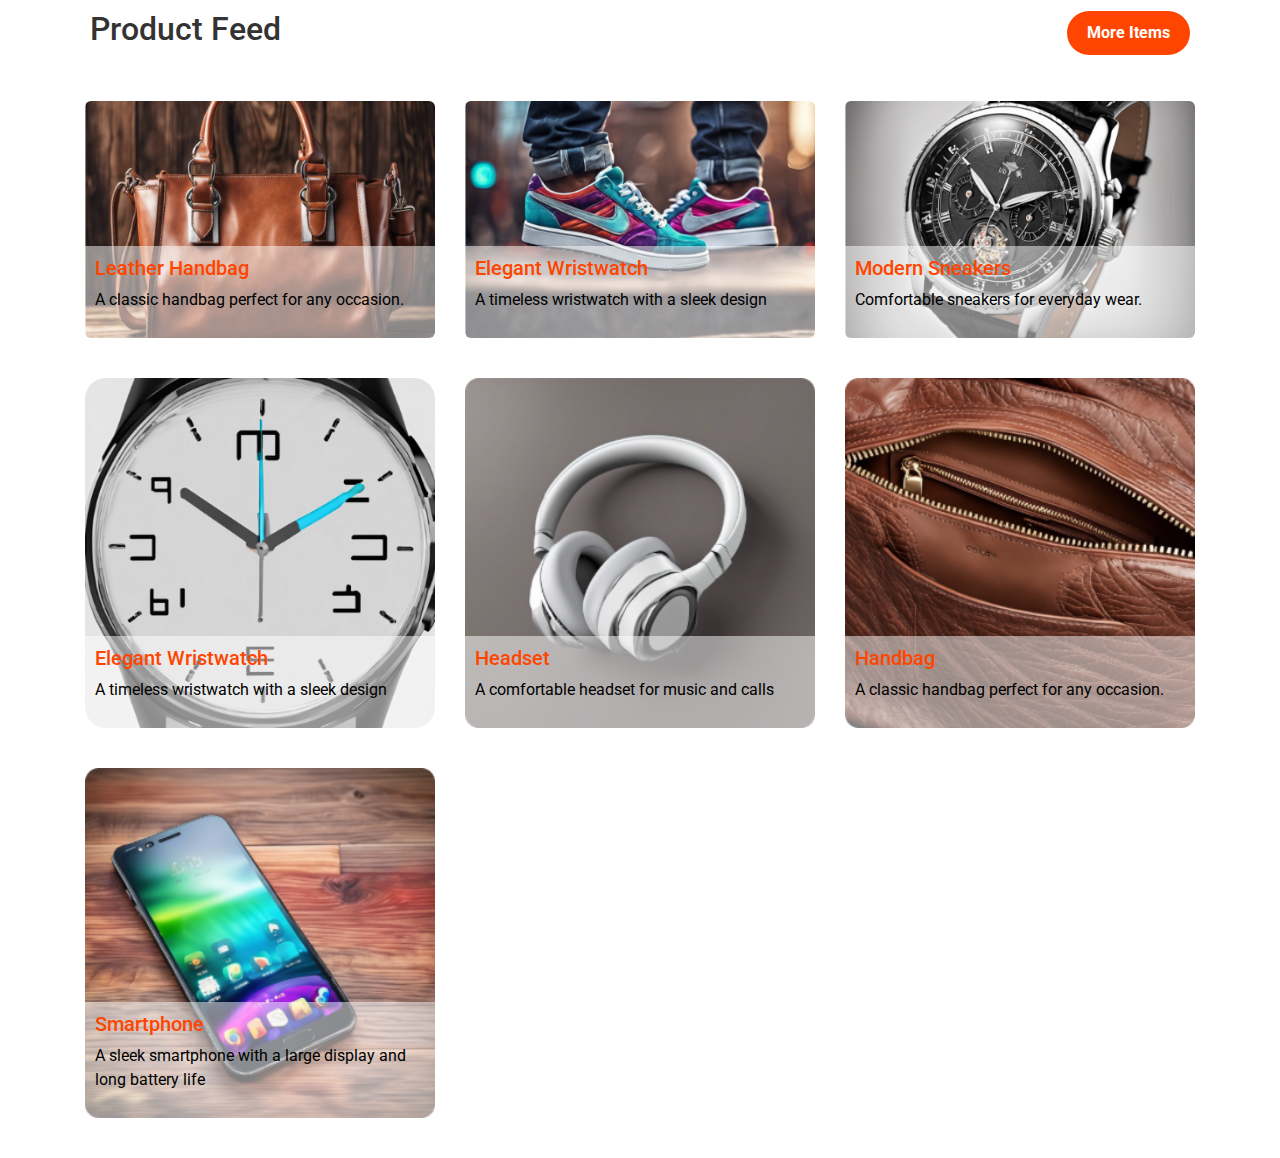
==== index.html @ b8378c73 "Deploying vomp product feed and view page" ====
<!DOCTYPE html>
<html lang="en">
  <head>
    <meta charset="UTF-8" />
    <meta name="viewport" content="width=device-width, initial-scale=1.0" />
    <title>Product Feed</title>
    <link
      href="https://stackpath.bootstrapcdn.com/bootstrap/4.5.2/css/bootstrap.min.css"
      rel="stylesheet"
    />
    <link rel="stylesheet" href="styles.css" />
    <link
      href="https://fonts.googleapis.com/css2?family=Roboto:wght@300;400;500;700&display=swap"
      rel="stylesheet"
    />
  </head>
  <body>
    <nav>
      <div class="container nav-wrapper">
        <div class="nav-brand">
          <h1>Product Feed</h1>
        </div>
        <div class="more-items-btn">
          <button class="btn btn-primary">More Items</button>
        </div>
      </div>
    </nav>
    <div id="container" class="container">
      <div class="row">
        <div class="col-12 col-md-6 col-lg-4 mb-4">
          <div class="product-card">
            <img
              src="Images/product1.jpeg"
              alt="leather handbag"
              class="img-fluid"
            />
            <div class="product-info">
              <h5>Leather Handbag</h5>
              <p>A classic handbag perfect for any occasion.</p>
            </div>
          </div>
        </div>
        <div class="col-12 col-md-6 col-lg-4 mb-4">
          <div class="product-card">
            <img
              src="Images/product2.jpeg"
              alt="wristwatch"
              class="img-fluid"
            />
            <div class="product-info">
              <h5>Elegant Wristwatch</h5>
              <p>A timeless wristwatch with a sleek design</p>
            </div>
          </div>
        </div>
        <div class="col-12 col-md-6 col-lg-4 mb-4">
          <div class="product-card">
            <img src="Images/product3.jpeg" alt="sneakers" class="img-fluid" />
            <div class="product-info">
              <h5>Modern Sneakers</h5>
              <p>Comfortable sneakers for everyday wear.</p>
            </div>
          </div>
        </div>
        <div class="col-12 col-md-6 col-lg-4 mb-4">
          <div class="product-card">
            <img
              src="Images/product4.jpeg"
              alt="wristwatch"
              class="img-fluid"
            />
            <div class="product-info">
              <h5>Elegant Wristwatch</h5>
              <p>A timeless wristwatch with a sleek design</p>
            </div>
          </div>
        </div>
        <div class="col-12 col-md-6 col-lg-4 mb-4">
          <div class="product-card">
            <img src="Images/product5.jpeg" alt="sneakers" class="img-fluid" />
            <div class="product-info">
              <h5>Headset</h5>
              <p>A comfortable headset for music and calls</p>
            </div>
          </div>
        </div>
        <div class="col-12 col-md-6 col-lg-4 mb-4">
          <div class="product-card">
            <img
              src="Images/product6.jpeg"
              alt="leather handbag"
              class="img-fluid"
            />
            <div class="product-info">
              <h5>Handbag</h5>
              <p>A classic handbag perfect for any occasion.</p>
            </div>
          </div>
        </div>
        <div class="col-12 col-md-6 col-lg-4 mb-4">
          <div class="product-card">
            <img
              src="Images/product7.jpeg"
              alt="wristwatch"
              class="img-fluid"
            />
            <div class="product-info">
              <h5>Smartphone</h5>
              <p>
                A sleek smartphone with a large display and long battery life
              </p>
            </div>
          </div>
        </div>
      </div>
    </div>

    <script src="https://code.jquery.com/jquery-3.5.1.slim.min.js"></script>
    <script src="https://cdn.jsdelivr.net/npm/@popperjs/core@2.5.4/dist/umd/popper.min.js"></script>
    <script src="https://stackpath.bootstrapcdn.com/bootstrap/4.5.2/js/bootstrap.min.js"></script>
    <script src="scripts.js"></script>
  </body>
</html>
---- styles.css ----
@import url("https://fonts.googleapis.com/css2?family=Roboto:wght@300;400;500;700&display=swap");

body {
  margin: 0;
  padding: 0;
  font-family: "Roboto", sans-serif;
}

.nav-wrapper {
  display: flex;
  flex-wrap: wrap;
  justify-content: space-between;
  align-items: center;
  color: #333;
  padding: 10px 20px;
}

.nav-brand h1 {
  font-size: 1.5rem;
}

#container {
  margin-top: 35px;
}

.btn {
  display: inline-block;
  padding: 10px 20px;
  background: #ff4500;
  border: none;
  color: #fff;
  text-decoration: none;
  border-radius: 25px;
  cursor: pointer;
  font-weight: 700;
  transition: background-color 0.3s ease, color 0.3s ease;
}

.btn:hover {
  background-color: #ff6600; /* Slightly darker orange for hover effect */
  color: #fff;
}

.product-card {
  position: relative;
  cursor: pointer;
  margin-bottom: 1rem;
}

.product-card:hover {
  transform: scale(1.05);
  transition: transform 0.3s ease, box-shadow 0.3s ease;
  box-shadow: 0 4px 15px rgba(0, 0, 0, 0.2);
}

.product-card img {
  width: 100%;
  height: auto;
  border-radius: 6px;
}

.product-info {
  position: absolute;
  bottom: 0;
  background: rgba(255, 255, 255, 0.5);
  color: #000;
  width: 100%;
  padding: 10px;
}

.product-info h5 {
  color: #ff4500;
}

.product-view {
  display: flex;
  flex-direction: column;
  align-items: center;
  text-align: center;
  padding: 1rem;
  margin-top: 20px;
  animation: fadeIn 0.5s ease-out;
}

.product-view img {
  max-width: 100%;
  height: auto;
  border-radius: 8px;
  margin-bottom: 1rem;
}

.product-details {
  margin-top: 20px;
  width: 100%;
  text-align: center;
}

@keyframes fadeIn {
  from {
    opacity: 0;
    transform: translateY(20px);
  }
  to {
    opacity: 1;
    transform: translateY(0);
  }
}

/* Responsive styles */

@media screen and (max-width: 768px) {
  .nav-wrapper {
    flex-direction: row;
    align-items: flex-start;
  }
  .nav-wrapper .btn {
    padding: 5px 15px;
  }

  .nav-wrapper h1 {
    font-size: 1.2rem;
    margin-bottom: 10px;
  }

  .product-view {
    margin-top: 10px;
    flex-direction: column;
    justify-content: center;
  }

  .product-view img {
    margin-right: 2rem;
    max-width: 100%;
  }

  .product-details {
    text-align: left;
    max-width: 100%;
  }
}

@media (min-width: 768px) {
  .nav-brand h1 {
    font-size: 2rem;
  }
}

/* Adjust product info overlay for smaller screens */
@media (max-width: 576px) {
  .product-info {
    font-size: 0.9rem;
    padding: 5px;
  }
}
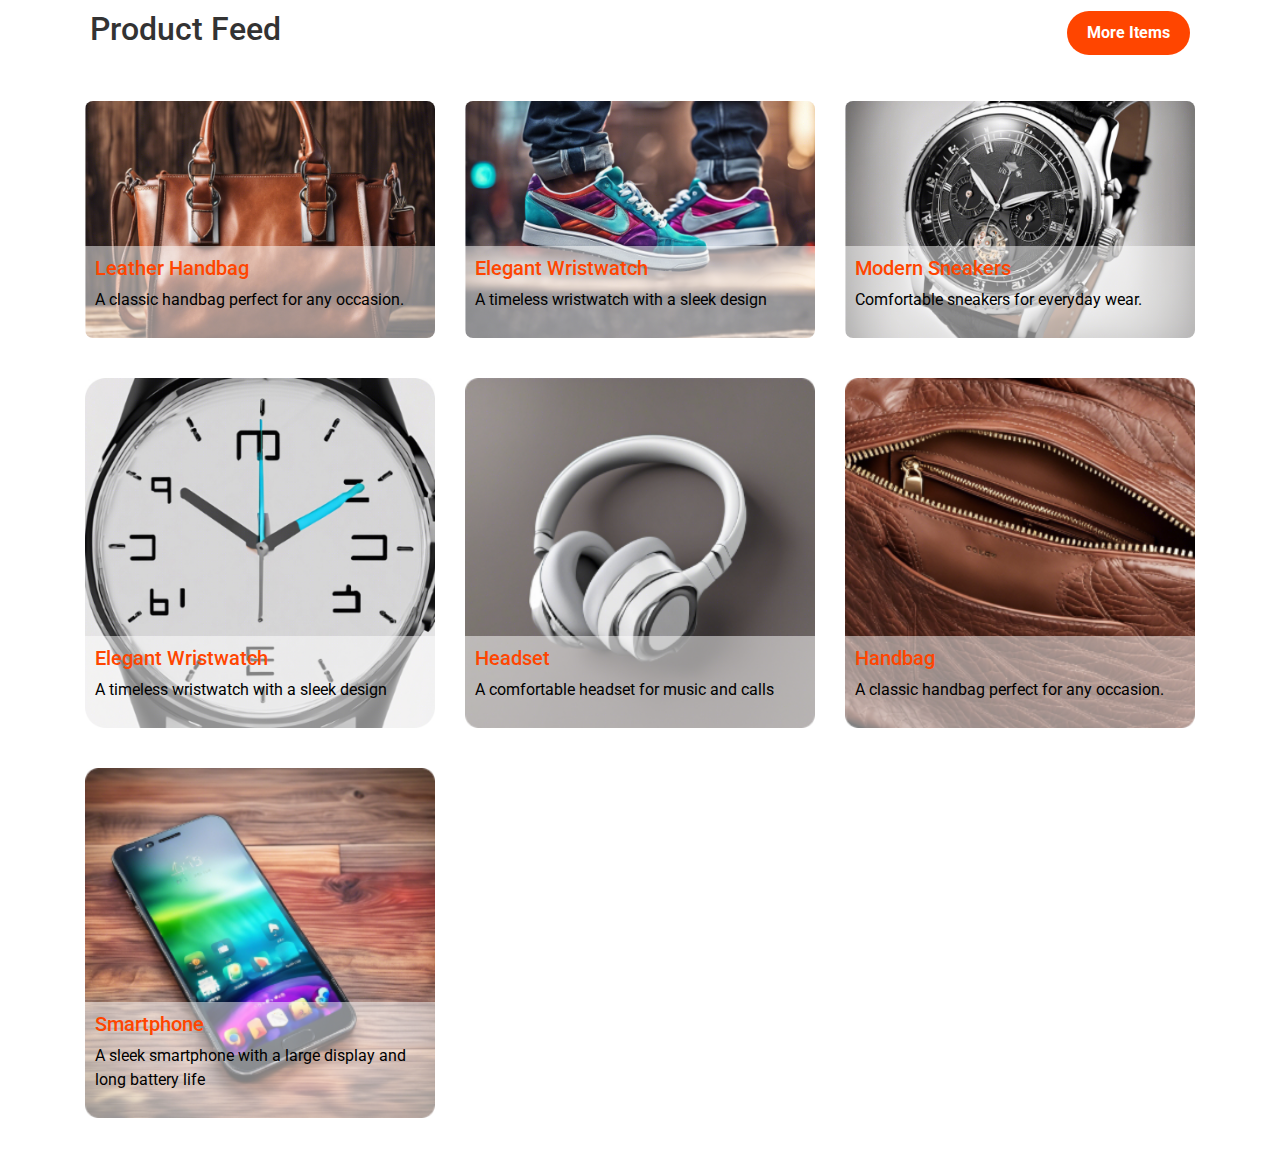
==== commit 2e31a254: "fix: specify image dimensions to improve LCP performance" ====
--- a/index.html
+++ b/index.html
@@ -13,6 +13,7 @@
       href="https://fonts.googleapis.com/css2?family=Roboto:wght@300;400;500;700&display=swap"
       rel="stylesheet"
     />
+    <link rel="preload" as="image" href="Images/product1.jpeg">
   </head>
   <body>
     <nav>
@@ -118,6 +119,6 @@
     <script src="https://code.jquery.com/jquery-3.5.1.slim.min.js"></script>
     <script src="https://cdn.jsdelivr.net/npm/@popperjs/core@2.5.4/dist/umd/popper.min.js"></script>
     <script src="https://stackpath.bootstrapcdn.com/bootstrap/4.5.2/js/bootstrap.min.js"></script>
-    <script src="scripts.js"></script>
+    <script src="scripts.js" defer></script>
   </body>
 </html>
--- a/styles.css
+++ b/styles.css
@@ -45,6 +45,7 @@
   position: relative;
   cursor: pointer;
   margin-bottom: 1rem;
+  width: fit-content;
 }
 
 .product-card:hover {
@@ -54,9 +55,15 @@
 }
 
 .product-card img {
-  width: 100%;
+  width: 400px;
   height: auto;
   border-radius: 6px;
+}
+
+img.img-fluid {
+  max-width: 100%;
+  height: auto;
+  border-radius: 8px;
 }
 
 .product-info {
